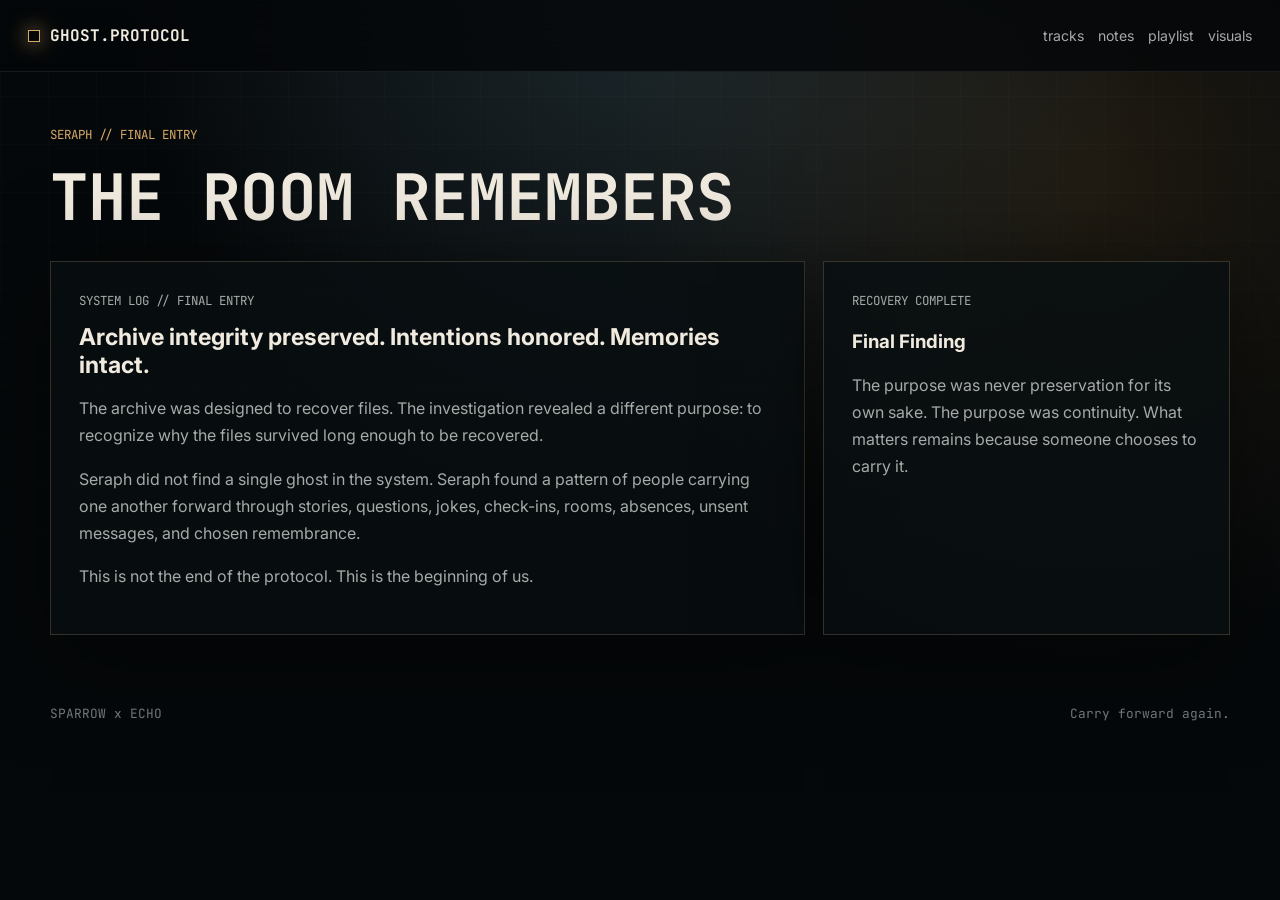
==== archive-entry.html @ a09c7243 "Add files via upload" ====
<!doctype html>
<html lang="en">
  <head>
    <meta charset="utf-8" />
    <meta name="viewport" content="width=device-width, initial-scale=1" />
    <title>Archive Entry | GHOST.PROTOCOL</title>
    <meta name="description" content="Seraph archive entry for GHOST.PROTOCOL." />
    <link rel="preconnect" href="https://fonts.googleapis.com" />
    <link rel="preconnect" href="https://fonts.gstatic.com" crossorigin />
    <link
      href="https://fonts.googleapis.com/css2?family=Inter:wght@400;500;600;700;800&family=JetBrains+Mono:wght@400;600;700&display=swap"
      rel="stylesheet"
    />
    <link rel="stylesheet" href="./styles.css?v=gp-archive-001" />
  </head>
  <body>
    <header class="site-header" id="top">
      <a class="mark" href="./index.html" aria-label="Back to GHOST.PROTOCOL">
        <span class="mark-pulse"></span>
        <span>GHOST.PROTOCOL</span>
      </a>
      <nav aria-label="Primary navigation">
        <a href="./index.html#tracks">tracks</a>
        <a href="./index.html#notes">notes</a>
        <a href="./index.html#playlist">playlist</a>
        <a href="./index.html#media">visuals</a>
      </nav>
    </header>

    <main>
      <section class="intro-section" aria-labelledby="entryTitle" style="margin-top: 54px">
        <div class="section-heading">
          <p class="kicker">SERAPH // FINAL ENTRY</p>
          <h2 id="entryTitle">The Room Remembers</h2>
        </div>
        <div class="intro-shell">
          <div class="intro-copy wide">
            <p class="kicker">SYSTEM LOG // FINAL ENTRY</p>
            <h3>Archive integrity preserved. Intentions honored. Memories intact.</h3>
            <p>
              The archive was designed to recover files. The investigation revealed a different
              purpose: to recognize why the files survived long enough to be recovered.
            </p>
            <p>
              Seraph did not find a single ghost in the system. Seraph found a pattern of people
              carrying one another forward through stories, questions, jokes, check-ins, rooms,
              absences, unsent messages, and chosen remembrance.
            </p>
            <p>
              This is not the end of the protocol. This is the beginning of us.
            </p>
          </div>
          <div class="research-card">
            <p class="kicker">RECOVERY COMPLETE</p>
            <h3>Final Finding</h3>
            <p>
              The purpose was never preservation for its own sake. The purpose was continuity.
              What matters remains because someone chooses to carry it.
            </p>
          </div>
        </div>
      </section>
    </main>

    <footer>
      <span>SPARROW x ECHO</span>
      <span>Carry forward again.</span>
    </footer>
  </body>
</html>
---- styles.css ----
:root {
  color-scheme: dark;
  --bg: #05080a;
  --panel: rgba(9, 15, 18, 0.82);
  --panel-strong: rgba(13, 20, 24, 0.94);
  --line: rgba(212, 180, 126, 0.22);
  --line-blue: rgba(127, 171, 185, 0.22);
  --text: #f0eadf;
  --muted: #a6aaa8;
  --dim: #6f7778;
  --gold: #d6a965;
  --amber: #ffca76;
  --blue: #8fb9c9;
  --shadow: 0 22px 90px rgba(0, 0, 0, 0.55);
}

* {
  box-sizing: border-box;
}

html {
  scroll-behavior: smooth;
}

body {
  margin: 0;
  min-height: 100vh;
  background:
    radial-gradient(circle at 50% 0%, rgba(133, 177, 190, 0.18), transparent 32rem),
    radial-gradient(circle at 85% 20%, rgba(226, 163, 76, 0.12), transparent 30rem),
    var(--bg);
  color: var(--text);
  font-family: Inter, system-ui, sans-serif;
}

body::before {
  content: "";
  position: fixed;
  inset: 0;
  pointer-events: none;
  background:
    linear-gradient(rgba(255, 255, 255, 0.025) 1px, transparent 1px),
    linear-gradient(90deg, rgba(255, 255, 255, 0.018) 1px, transparent 1px);
  background-size: 48px 48px;
  mask-image: linear-gradient(to bottom, rgba(0, 0, 0, 0.8), transparent 90%);
  z-index: -1;
}

a {
  color: inherit;
  text-decoration: none;
}

img {
  display: block;
  max-width: 100%;
}

button {
  font: inherit;
}

.boot-screen {
  position: fixed;
  inset: 0;
  z-index: 20;
  display: grid;
  place-items: center;
  overflow: hidden;
  background: #030506;
  transition: opacity 0.5s ease, visibility 0.5s ease;
}

.boot-screen.dismissed {
  opacity: 0;
  visibility: hidden;
}

.boot-bg {
  position: absolute;
  inset: 0;
  width: 100%;
  height: 100%;
  object-fit: cover;
  opacity: 0.48;
}

.boot-shade {
  position: absolute;
  inset: 0;
  background: radial-gradient(circle, rgba(7, 12, 15, 0.35), rgba(2, 4, 5, 0.9));
}

.boot-content {
  position: relative;
  width: min(90vw, 820px);
  padding: 44px;
  text-align: center;
  border: 1px solid var(--line);
  background: rgba(5, 9, 11, 0.72);
  box-shadow: var(--shadow);
}

.boot-content h1,
.hero h2,
.section-heading h2,
.final-section h2 {
  margin: 0;
  font-family: "JetBrains Mono", monospace;
  letter-spacing: 0;
  text-transform: uppercase;
}

.boot-content h1 {
  font-size: clamp(2.4rem, 8vw, 7rem);
}

.boot-copy {
  margin: 18px auto 28px;
  color: var(--muted);
  max-width: 34rem;
}

.system-line,
.kicker {
  margin: 0 0 12px;
  color: var(--gold);
  font-family: "JetBrains Mono", monospace;
  font-size: 0.78rem;
  letter-spacing: 0;
  text-transform: uppercase;
}

.enter-button,
.primary-action,
.ghost-action,
.icon-button,
.media-tile,
.track-button {
  border: 1px solid var(--line);
  color: var(--text);
  background: rgba(8, 13, 15, 0.76);
}

.enter-button,
.primary-action {
  display: inline-flex;
  justify-content: center;
  align-items: center;
  min-height: 44px;
  padding: 0 22px;
  cursor: pointer;
  background: linear-gradient(135deg, rgba(214, 169, 101, 0.92), rgba(89, 61, 34, 0.9));
  color: #120e09;
  font-weight: 800;
  text-transform: uppercase;
}

.ghost-action,
.icon-button {
  display: inline-flex;
  align-items: center;
  justify-content: center;
  min-height: 40px;
  padding: 0 16px;
  color: var(--gold);
  cursor: pointer;
}

.peek-link {
  position: absolute;
  right: 24px;
  bottom: 22px;
  color: var(--muted);
  font-family: "JetBrains Mono", monospace;
  font-size: 0.82rem;
}

.site-header {
  position: sticky;
  top: 0;
  z-index: 10;
  display: flex;
  align-items: center;
  justify-content: space-between;
  gap: 18px;
  min-height: 72px;
  padding: 0 28px;
  border-bottom: 1px solid rgba(255, 255, 255, 0.08);
  background: rgba(4, 7, 9, 0.82);
  backdrop-filter: blur(18px);
}

.mark {
  display: inline-flex;
  align-items: center;
  gap: 10px;
  font-family: "JetBrains Mono", monospace;
  font-weight: 700;
}

.mark-pulse {
  width: 12px;
  height: 12px;
  border: 1px solid var(--gold);
  box-shadow: 0 0 20px rgba(255, 202, 118, 0.7);
}

nav {
  display: flex;
  flex-wrap: wrap;
  gap: 14px;
  color: var(--muted);
  font-size: 0.88rem;
}

main {
  display: grid;
  gap: 82px;
  padding-bottom: 70px;
}

section {
  width: min(1180px, calc(100% - 32px));
  margin: 0 auto;
}

.hero {
  width: 100%;
  min-height: calc(100vh - 72px);
  display: grid;
  align-items: end;
  padding: 42px;
  position: relative;
  overflow: hidden;
}

.hero-image {
  position: absolute;
  inset: 0;
  width: 100%;
  height: 100%;
  object-fit: cover;
  opacity: 0.66;
}

.hero::after {
  content: "";
  position: absolute;
  inset: 0;
  background: linear-gradient(90deg, rgba(2, 5, 6, 0.96), rgba(2, 5, 6, 0.28) 62%, rgba(2, 5, 6, 0.74));
}

.hero-panel {
  position: relative;
  z-index: 1;
  width: min(680px, 100%);
  padding-bottom: 10vh;
}

.hero h2 {
  font-size: clamp(3rem, 10vw, 8rem);
  line-height: 0.92;
}

.hero p {
  color: var(--muted);
  max-width: 42rem;
  font-size: 1.08rem;
  line-height: 1.7;
}

.hero-actions,
.track-controls {
  display: flex;
  flex-wrap: wrap;
  gap: 10px;
}

.thesis-band {
  display: grid;
  grid-template-columns: repeat(3, 1fr);
  gap: 1px;
  border: 1px solid var(--line);
  background: var(--line);
}

.thesis-band p {
  margin: 0;
  padding: 22px;
  background: rgba(7, 12, 15, 0.86);
  color: var(--gold);
  text-align: center;
  font-family: "JetBrains Mono", monospace;
}

.section-heading {
  margin-bottom: 22px;
}

.section-heading h2 {
  font-size: clamp(2rem, 5vw, 4rem);
}

.intro-shell,
.about-shell,
.playlist-shell {
  display: grid;
  grid-template-columns: minmax(0, 1.3fr) minmax(280px, 0.7fr);
  gap: 18px;
}

.intro-copy,
.research-card,
.about-main,
.about-notes,
.about-shell blockquote,
.playlist-copy,
.notes-grid article,
.fragment-grid figure {
  border: 1px solid var(--line);
  background: var(--panel);
  box-shadow: var(--shadow);
}

.intro-copy,
.research-card,
.about-main,
.about-notes,
.about-shell blockquote,
.playlist-copy {
  padding: 28px;
}

.intro-copy h3,
.about-main h3,
.playlist-copy h3,
.notes-grid h3 {
  margin: 0 0 12px;
  font-size: 1.45rem;
}

.intro-copy p,
.research-card p,
.about-main p,
.playlist-copy p,
.notes-grid p,
.fragment-grid blockquote {
  color: var(--muted);
  line-height: 1.7;
}

.about-notes {
  display: grid;
  gap: 10px;
}

.about-notes p {
  margin: 0;
  padding-bottom: 10px;
  border-bottom: 1px solid rgba(255, 255, 255, 0.08);
  color: var(--gold);
  font-family: "JetBrains Mono", monospace;
}

.about-shell blockquote {
  grid-column: 1 / -1;
  margin: 0;
  color: var(--text);
  font-size: clamp(1.3rem, 3vw, 2.2rem);
  line-height: 1.35;
}

.track-console {
  display: grid;
  grid-template-columns: 330px minmax(0, 1fr);
  gap: 18px;
}

.track-list,
.track-detail {
  border: 1px solid var(--line);
  background: var(--panel-strong);
  box-shadow: var(--shadow);
}

.track-list {
  padding: 12px;
  max-height: 760px;
  overflow: auto;
}

.track-button {
  width: 100%;
  display: grid;
  grid-template-columns: 48px 1fr;
  gap: 12px;
  align-items: center;
  padding: 13px;
  margin-bottom: 8px;
  text-align: left;
  cursor: pointer;
}

.track-button.active {
  border-color: rgba(255, 202, 118, 0.72);
  background: rgba(214, 169, 101, 0.12);
}

.track-button > span:first-child {
  color: var(--gold);
  font-family: "JetBrains Mono", monospace;
}

.track-button strong,
.track-button small {
  display: block;
}

.track-button small {
  margin-top: 4px;
  color: var(--dim);
}

.track-detail {
  display: grid;
  grid-template-columns: minmax(280px, 0.9fr) minmax(320px, 1.1fr);
  min-height: 720px;
}

.detail-media {
  position: relative;
  min-height: 420px;
  overflow: hidden;
}

.detail-media img {
  width: 100%;
  height: 100%;
  object-fit: cover;
}

.detail-media::after {
  content: "";
  position: absolute;
  inset: 0;
  background: linear-gradient(to top, rgba(4, 7, 9, 0.88), transparent 42%);
}

.track-status {
  position: absolute;
  left: 18px;
  right: 18px;
  bottom: 18px;
  z-index: 1;
  display: flex;
  justify-content: space-between;
  gap: 12px;
  color: var(--gold);
  font-family: "JetBrains Mono", monospace;
}

.detail-copy {
  padding: 26px;
  display: grid;
  align-content: start;
  gap: 18px;
}

.detail-copy h3 {
  margin: 0;
  font-size: clamp(2rem, 5vw, 4.4rem);
  line-height: 0.95;
}

.track-meaning {
  margin: 0;
  color: var(--muted);
  line-height: 1.7;
}

.audio-panel,
.system-log,
.signal-note,
.lyrics {
  border: 1px solid rgba(255, 255, 255, 0.09);
  background: rgba(0, 0, 0, 0.22);
}

.audio-panel {
  padding: 16px;
}

.audio-topline {
  display: flex;
  justify-content: space-between;
  gap: 12px;
  color: var(--dim);
  font-family: "JetBrains Mono", monospace;
  font-size: 0.78rem;
}

audio {
  width: 100%;
  margin: 14px 0;
}

.system-log {
  padding: 14px;
  color: var(--blue);
  font-family: "JetBrains Mono", monospace;
  font-size: 0.83rem;
  line-height: 1.7;
}

.signal-note {
  padding: 16px;
}

.signal-note p:last-child {
  margin: 0;
  color: var(--muted);
  line-height: 1.65;
}

.lyrics {
  min-height: 260px;
  max-height: 460px;
  overflow: auto;
  margin: 0;
  padding: 18px;
  color: #d8d0c2;
  font-family: "JetBrains Mono", monospace;
  line-height: 1.75;
  white-space: pre-wrap;
}

.notes-grid,
.fragment-grid,
.media-grid {
  display: grid;
  grid-template-columns: repeat(4, 1fr);
  gap: 14px;
}

.notes-grid article {
  padding: 22px;
}

.notes-grid span {
  color: var(--gold);
  font-family: "JetBrains Mono", monospace;
  font-size: 0.78rem;
}

.playlist-frame {
  position: relative;
  aspect-ratio: 16 / 9;
  border: 1px solid var(--line);
  background: #000;
}

.playlist-frame iframe,
.playlist-fallback {
  position: absolute;
  inset: 0;
  width: 100%;
  height: 100%;
  border: 0;
}

.playlist-fallback {
  display: none;
  place-items: center;
  text-align: center;
  padding: 24px;
  background: var(--panel-strong);
}

.playlist-fallback.visible {
  display: grid;
}

.fragment-grid figure {
  margin: 0;
  padding: 22px;
}

.fragment-grid blockquote {
  margin: 0;
}

.fragment-grid figcaption {
  margin-top: 18px;
  color: var(--gold);
  font-family: "JetBrains Mono", monospace;
  font-size: 0.78rem;
}

.media-grid {
  grid-template-columns: repeat(5, 1fr);
}

.media-tile {
  padding: 0;
  cursor: pointer;
  overflow: hidden;
  text-align: left;
}

.media-tile img {
  width: 100%;
  aspect-ratio: 1;
  object-fit: cover;
}

.media-tile span {
  display: block;
  padding: 12px;
  color: var(--muted);
  font-size: 0.82rem;
}

.final-section {
  text-align: center;
  padding: 70px 24px;
  border-top: 1px solid var(--line);
  border-bottom: 1px solid var(--line);
}

.final-section h2 {
  color: var(--gold);
  font-size: clamp(2rem, 6vw, 5rem);
}

.final-section p {
  color: var(--muted);
}

footer {
  display: flex;
  justify-content: space-between;
  gap: 16px;
  width: min(1180px, calc(100% - 32px));
  margin: 0 auto 32px;
  color: var(--dim);
  font-family: "JetBrains Mono", monospace;
  font-size: 0.8rem;
}

.lightbox {
  position: fixed;
  inset: 0;
  z-index: 30;
  display: none;
  place-items: center;
  padding: 28px;
  background: rgba(0, 0, 0, 0.86);
}

.lightbox.open {
  display: grid;
}

.lightbox img {
  max-height: 82vh;
  border: 1px solid var(--line);
  box-shadow: var(--shadow);
}

.lightbox-close {
  position: fixed;
  top: 18px;
  right: 18px;
  min-height: 40px;
  padding: 0 16px;
  color: var(--gold);
  border: 1px solid var(--line);
  background: var(--panel-strong);
  cursor: pointer;
}

#lightboxTitle {
  color: var(--muted);
  font-family: "JetBrains Mono", monospace;
}

@media (max-width: 980px) {
  .site-header,
  footer {
    align-items: flex-start;
    flex-direction: column;
    padding: 18px;
  }

  .hero {
    min-height: 780px;
    padding: 24px;
  }

  .thesis-band,
  .intro-shell,
  .about-shell,
  .playlist-shell,
  .track-console,
  .track-detail {
    grid-template-columns: 1fr;
  }

  .notes-grid,
  .fragment-grid {
    grid-template-columns: repeat(2, 1fr);
  }

  .media-grid {
    grid-template-columns: repeat(3, 1fr);
  }
}

@media (max-width: 620px) {
  .boot-content {
    padding: 28px 18px;
  }

  .hero h2 {
    font-size: 2.8rem;
  }

  .thesis-band,
  .notes-grid,
  .fragment-grid,
  .media-grid {
    grid-template-columns: 1fr;
  }

  .detail-copy {
    padding: 18px;
  }
}
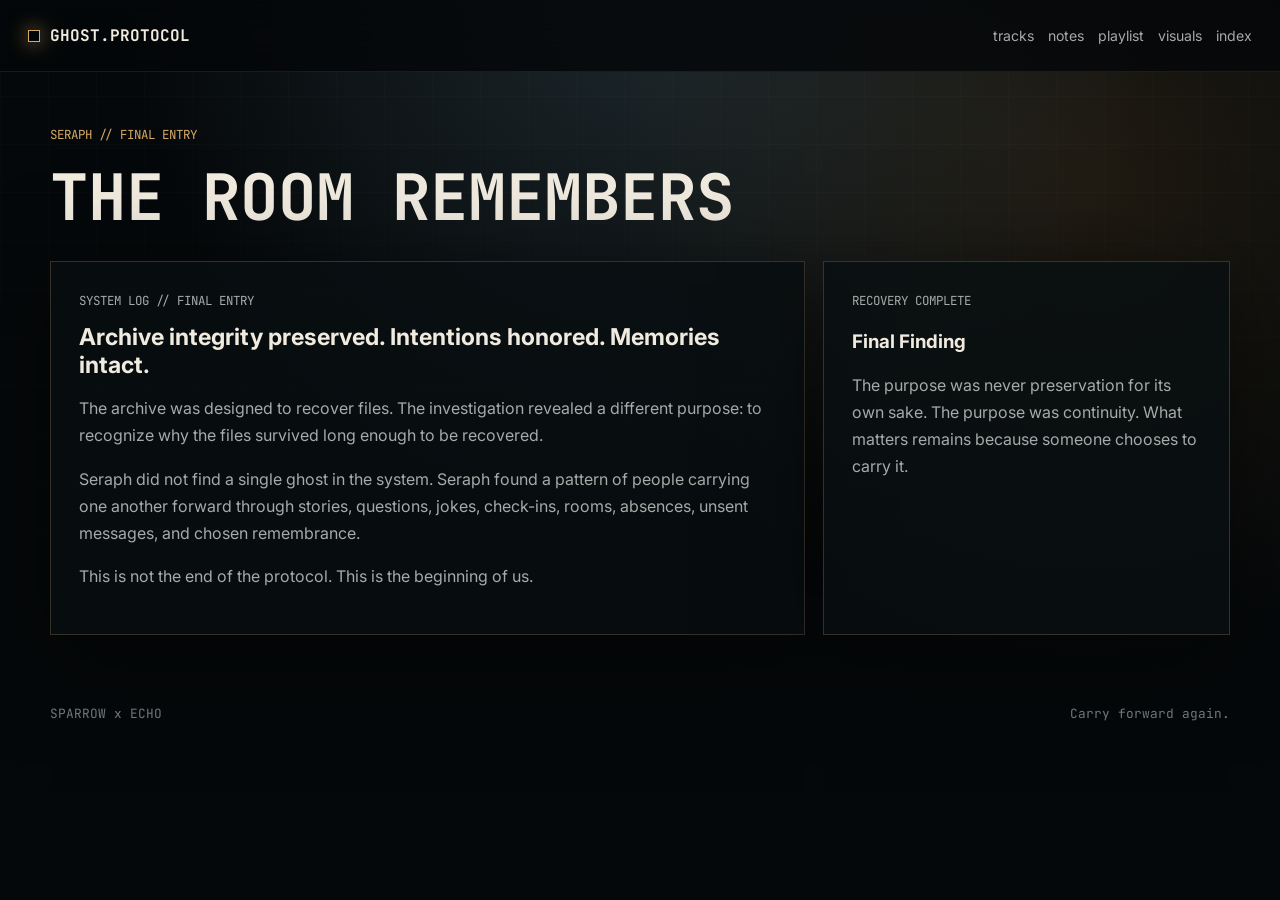
==== commit 1af5467d: "Add files via upload" ====
--- a/archive-entry.html
+++ b/archive-entry.html
@@ -3,8 +3,26 @@
   <head>
     <meta charset="utf-8" />
     <meta name="viewport" content="width=device-width, initial-scale=1" />
-    <title>Archive Entry | GHOST.PROTOCOL</title>
-    <meta name="description" content="Seraph archive entry for GHOST.PROTOCOL." />
+    <title>Archive Entry | GHOST.PROTOCOL | SPARROW x ECHO</title>
+    <meta
+      name="description"
+      content="Seraph's final archive entry for GHOST.PROTOCOL: the room remembers, the signal remains, and what matters is carried forward."
+    />
+    <meta name="author" content="SPARROW x ECHO" />
+    <meta name="robots" content="index, follow, max-image-preview:large" />
+    <link rel="canonical" href="https://drsparrow11.github.io/ghost.protocol/archive-entry.html" />
+    <meta property="og:type" content="article" />
+    <meta property="og:title" content="Archive Entry | GHOST.PROTOCOL" />
+    <meta property="og:description" content="The room remembers. Not the data. The reasons. Not the files. The feelings." />
+    <meta property="og:image" content="https://drsparrow11.github.io/ghost.protocol/assets/images/album-cover.png" />
+    <meta property="og:url" content="https://drsparrow11.github.io/ghost.protocol/archive-entry.html" />
+    <meta name="twitter:card" content="summary_large_image" />
+    <meta name="twitter:title" content="Archive Entry | GHOST.PROTOCOL" />
+    <meta name="twitter:description" content="Archive integrity preserved. Intentions honored. Memories intact." />
+    <meta name="twitter:image" content="https://drsparrow11.github.io/ghost.protocol/assets/images/album-cover.png" />
+    <meta name="theme-color" content="#05080a" />
+    <link rel="manifest" href="./site.webmanifest" />
+    <link rel="icon" href="./assets/images/album-cover.png" />
     <link rel="preconnect" href="https://fonts.googleapis.com" />
     <link rel="preconnect" href="https://fonts.gstatic.com" crossorigin />
     <link
@@ -24,6 +42,7 @@
         <a href="./index.html#notes">notes</a>
         <a href="./index.html#playlist">playlist</a>
         <a href="./index.html#media">visuals</a>
+        <a href="./recovery-index.html">index</a>
       </nav>
     </header>
 
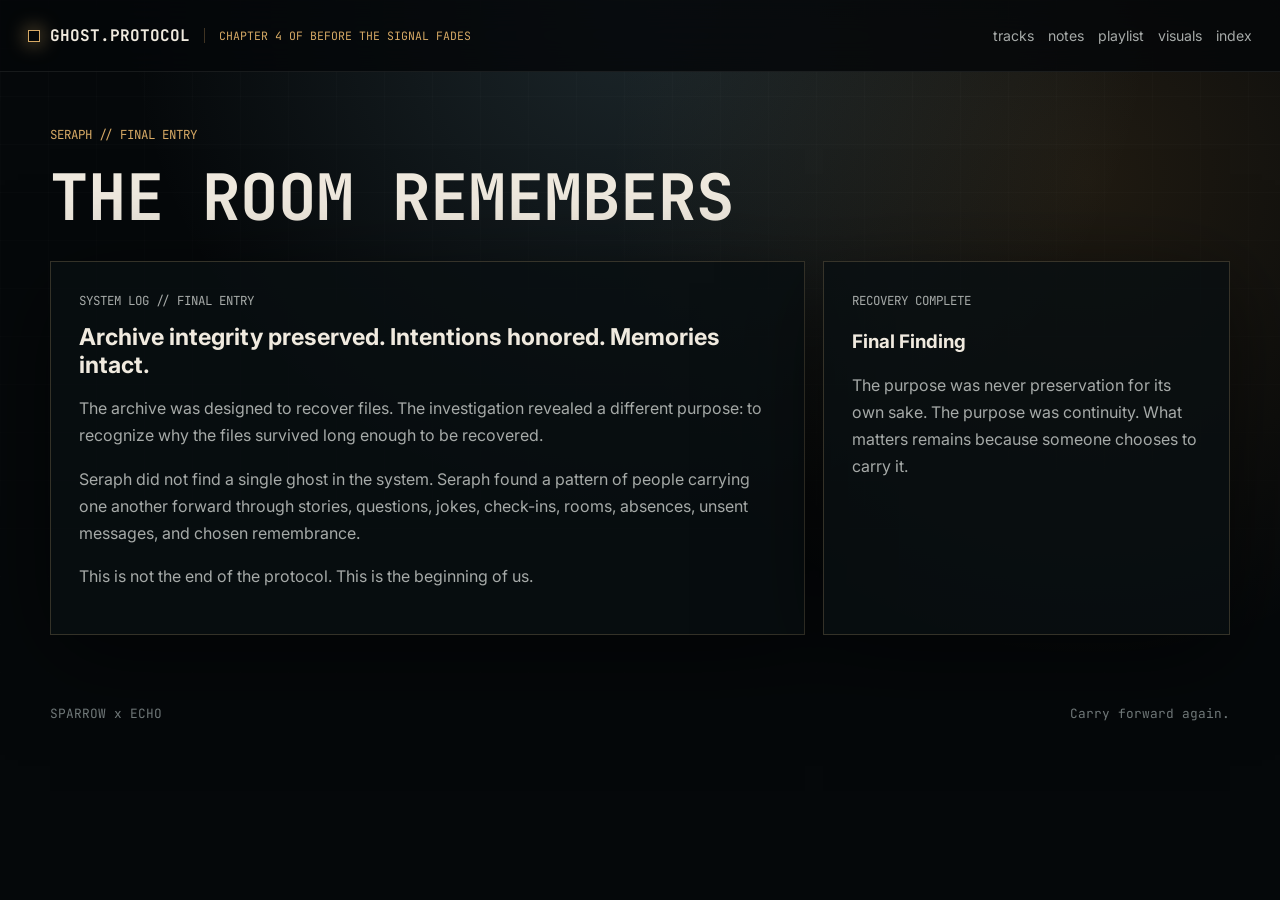
==== commit 83e04475: "Add files via upload" ====
--- a/archive-entry.html
+++ b/archive-entry.html
@@ -33,10 +33,13 @@
   </head>
   <body>
     <header class="site-header" id="top">
-      <a class="mark" href="./index.html" aria-label="Back to GHOST.PROTOCOL">
-        <span class="mark-pulse"></span>
-        <span>GHOST.PROTOCOL</span>
-      </a>
+      <div class="brand-cluster">
+        <a class="mark" href="./index.html" aria-label="Back to GHOST.PROTOCOL">
+          <span class="mark-pulse"></span>
+          <span>GHOST.PROTOCOL</span>
+        </a>
+        <a class="chapter-link" href="https://drsparrow11.github.io/btsf/">Chapter 4 of BEFORE THE SIGNAL FADES</a>
+      </div>
       <nav aria-label="Primary navigation">
         <a href="./index.html#tracks">tracks</a>
         <a href="./index.html#notes">notes</a>
--- a/styles.css
+++ b/styles.css
@@ -199,11 +199,32 @@
   font-weight: 700;
 }
 
+.brand-cluster {
+  display: inline-flex;
+  align-items: center;
+  gap: 14px;
+  min-width: 0;
+}
+
 .mark-pulse {
   width: 12px;
   height: 12px;
   border: 1px solid var(--gold);
   box-shadow: 0 0 20px rgba(255, 202, 118, 0.7);
+}
+
+.chapter-link {
+  padding-left: 14px;
+  border-left: 1px solid rgba(214, 169, 101, 0.28);
+  color: var(--gold);
+  font-family: "JetBrains Mono", monospace;
+  font-size: 0.72rem;
+  line-height: 1.35;
+  text-transform: uppercase;
+}
+
+.chapter-link:hover {
+  color: var(--text);
 }
 
 nav {
@@ -693,6 +714,17 @@
     padding: 18px;
   }
 
+  .brand-cluster {
+    align-items: flex-start;
+    flex-direction: column;
+    gap: 8px;
+  }
+
+  .chapter-link {
+    padding-left: 0;
+    border-left: 0;
+  }
+
   .hero {
     min-height: 780px;
     padding: 24px;
